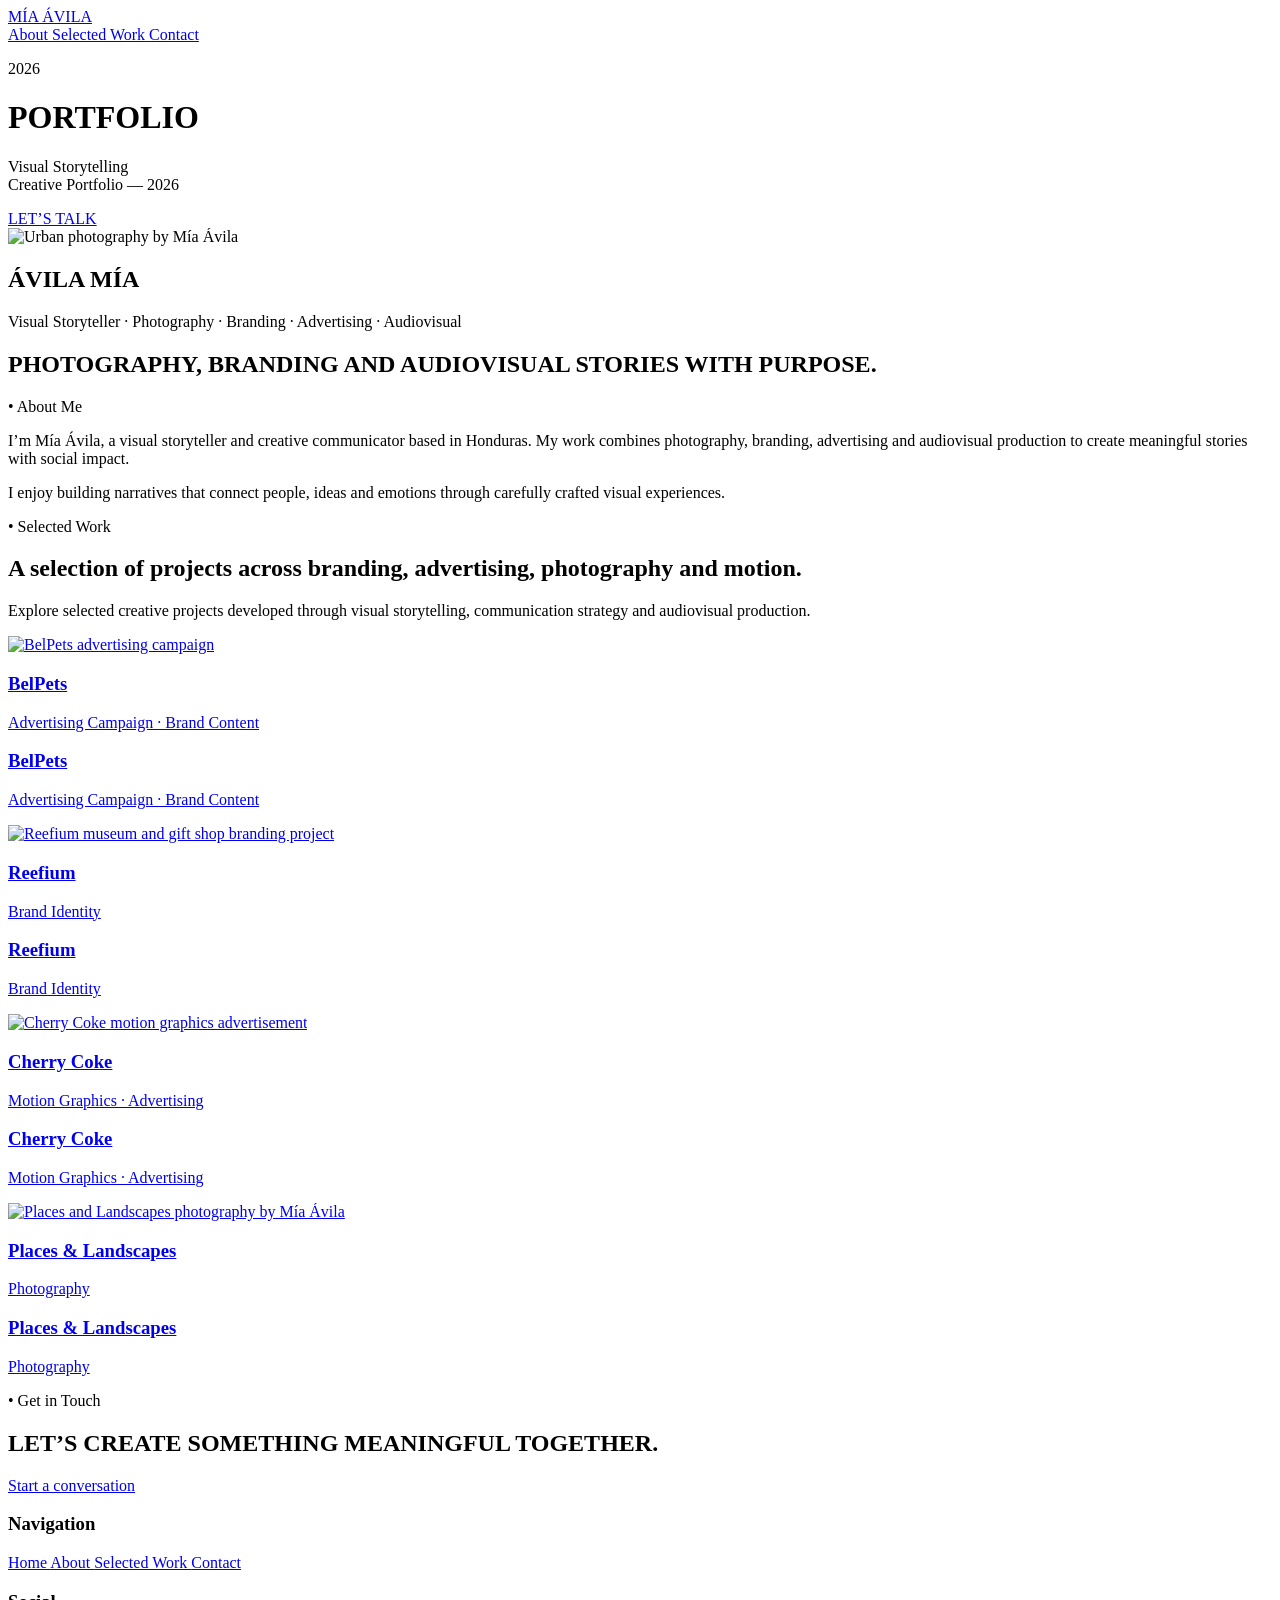
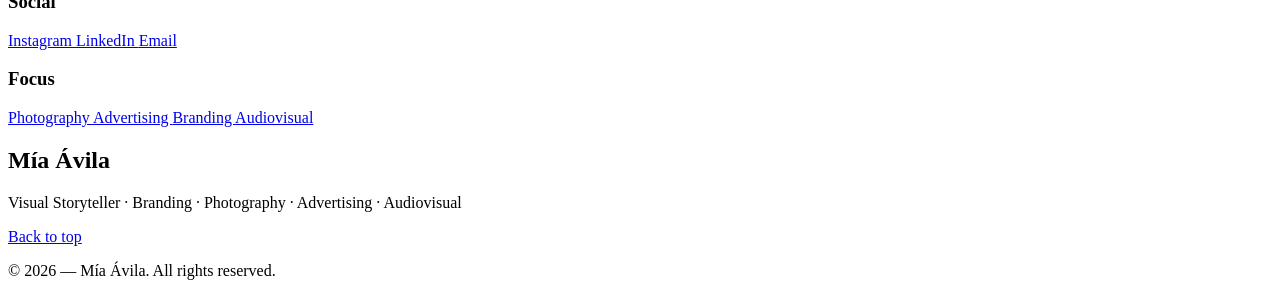
==== index.html @ a4b00881 "Add files via upload" ====
<!doctype html>
<html lang="en">

<head>

	<meta charset="utf-8">
	<meta name="viewport" content="width=device-width, initial-scale=1.0">

	<meta
		name="description"
		content="Creative portfolio of Mía Ávila, visual storyteller, photographer and creative communicator based in Honduras."
	>

	<meta
		name="keywords"
		content="Mía Ávila, visual storyteller, photography, branding, advertising, audiovisual, portfolio"
	>

	<title>Mía Ávila | Visual Storyteller</title>

	<!-- Bootstrap -->
	<link href="css/bootstrap.min.css" rel="stylesheet">
	<link href="css/bootstrap-custom.css" rel="stylesheet">

	<!-- Font Awesome -->
	<link
		href="https://cdnjs.cloudflare.com/ajax/libs/font-awesome/7.0.1/css/all.min.css"
		rel="stylesheet"
	>

	<!-- Google Font -->
	<link rel="preconnect" href="https://fonts.googleapis.com">
	<link rel="preconnect" href="https://fonts.gstatic.com" crossorigin>

	<link
		href="https://fonts.googleapis.com/css2?family=Inter:wght@400;500;600;700;800;900&display=swap"
		rel="stylesheet"
	>

	<!-- Main CSS -->
	<link href="css/style.css" rel="stylesheet">

</head>

<body>


	<!-- =====================================================
		 HEADER / HOME
	===================================================== -->

	<header id="home" class="site-header">

		<div class="container-fluid">


			<!-- NAVBAR -->

			<div class="site-navbar">

				<a href="#home" class="site-logo">
					MÍA ÁVILA
				</a>


				<nav class="navbar-links" aria-label="Main navigation">

					<a href="#about">
						About
					</a>

					<a href="#work">
						Selected Work
					</a>

					<a href="#contact">
						Contact
					</a>

				</nav>


		<div class="hero-editorial-right">

    <p class="hero-side-text">2026</p>

</div>
			</div>


			<!-- HERO -->

			<div class="hero-editorial">

				<div class="hero-editorial-left">

					<h1>
						PORTFOLIO
					</h1>

					<p>
						Visual Storytelling<br>
						Creative Portfolio — 2026
					</p>

				</div>


				<div class="hero-editorial-right">

					<a href="mailto:miaddiaz.avila@gmail.com">

						LET’S TALK

						<i class="fa-solid fa-arrow-up-right-from-square"></i>

					</a>

				</div>

			</div>

		</div>

	</header>



	<main>


		<!-- =====================================================
			 ABOUT
		===================================================== -->

		<section id="about" class="about-section">


			<!-- ABOUT IMAGE -->

			<div class="about-image">

				<img
					src="img/Mexico-phtography.webp"
					alt="Urban photography by Mía Ávila"
				>

				<div class="about-image-overlay">

					<h2>
						<span>ÁVILA</span> MÍA
					</h2>

					<p>
						Visual Storyteller · Photography · Branding ·
						Advertising · Audiovisual
					</p>

				</div>

			</div>


			<div class="container-fluid">


				<!-- ABOUT STATEMENT -->

				<div class="about-statement">

					<h2>
						PHOTOGRAPHY, BRANDING AND
						AUDIOVISUAL STORIES WITH PURPOSE.
					</h2>

				</div>


				<!-- ABOUT TEXT -->

				<div class="about-content">

					<div class="about-label">

						<p>
							<span>•</span>
							About Me
						</p>

					</div>


					<div class="about-copy">

						<p>
							I’m Mía Ávila, a visual storyteller and creative
							communicator based in Honduras. My work combines
							photography, branding, advertising and audiovisual
							production to create meaningful stories with social
							impact.
						</p>

						<p>
							I enjoy building narratives that connect people,
							ideas and emotions through carefully crafted visual
							experiences.
						</p>

					</div>

				</div>

			</div>

		</section>



		<!-- =====================================================
			 SELECTED WORK
		===================================================== -->

		<section id="work" class="work-section">

			<div class="container-fluid">


				<!-- WORK HEADER -->

				<div class="work-header">

					<div>

						<p class="section-label">
							• Selected Work
						</p>

						<h2>
							A selection of projects across branding,
							advertising, photography and motion.
						</h2>

					</div>


					<p class="work-introduction">
						Explore selected creative projects developed through
						visual storytelling, communication strategy and
						audiovisual production.
					</p>

				</div>


				<!-- PROJECTS GRID -->

				<div class="projects-grid">


					<!-- 01. BELPETS -->

					<article class="project-item">

						<a
							href="belpets.html"
							class="project-card"
							aria-label="View BelPets project"
						>

							<div class="project-image">

								<img
									src="img/belpets-campaign.jpg"
									alt="BelPets advertising campaign"
								>

								<div class="project-overlay">

									<div class="project-overlay-content">

										<h3>
											BelPets
										</h3>

										<p>
											Advertising Campaign · Brand Content
										</p>

									</div>

									<span class="project-arrow">

										<i class="fa-solid fa-arrow-up-right-from-square"></i>

									</span>

								</div>

							</div>


							<div class="project-mobile-info">

								<h3>
									BelPets
								</h3>

								<p>
									Advertising Campaign · Brand Content
								</p>

							</div>

						</a>

					</article>



					<!-- 02. REEFIUM -->

					<article class="project-item">

						<a
							href="reefium.html"
							class="project-card"
							aria-label="View Reefium project"
						>

							<div class="project-image">

								<img
									src="img/reefium-brandbook.jpg"
									alt="Reefium museum and gift shop branding project"
								>

								<div class="project-overlay">

									<div class="project-overlay-content">

										<h3>
											Reefium
										</h3>

										<p>
											Brand Identity
										</p>

									</div>

									<span class="project-arrow">

										<i class="fa-solid fa-arrow-up-right-from-square"></i>

									</span>

								</div>

							</div>


							<div class="project-mobile-info">

								<h3>
									Reefium
								</h3>

								<p>
									Brand Identity
								</p>

							</div>

						</a>

					</article>



					<!-- 03. CHERRY COKE -->

					<article class="project-item">

						<a
							href="coca cola.html"
							class="project-card"
							aria-label="View Cherry Coke motion graphics project"
						>

							<div class="project-image">

								<img
									src="img/coca-motion.jpg"
									alt="Cherry Coke motion graphics advertisement"
								>

								<div class="project-overlay">

									<div class="project-overlay-content">

										<h3>
											Cherry Coke
										</h3>

										<p>
											Motion Graphics · Advertising
										</p>

									</div>

									<span class="project-arrow">

										<i class="fa-solid fa-arrow-up-right-from-square"></i>

									</span>

								</div>

							</div>


							<div class="project-mobile-info">

								<h3>
									Cherry Coke
								</h3>

								<p>
									Motion Graphics · Advertising
								</p>

							</div>

						</a>

					</article>
					
					
					
										<!-- 04. PHOTOGRAPHY -->

					<article class="project-item">

						<a
							href="photography.html"
							class="project-card"
							aria-label="View Places and Landscapes photography project"
						>

							<div class="project-image">

								<img
									src="img/photography.jpg"
									alt="Places and Landscapes photography by Mía Ávila"
								>

								<div class="project-overlay">

									<div class="project-overlay-content">

										<h3>
											Places &amp; Landscapes
										</h3>

										<p>
											Photography
										</p>

									</div>

									<span class="project-arrow">

										<i class="fa-solid fa-arrow-up-right-from-square"></i>

									</span>

								</div>

							</div>

							<div class="project-mobile-info">

								<h3>
									Places &amp; Landscapes
								</h3>

								<p>
									Photography
								</p>

							</div>

						</a>

					</article>

				</div><!-- /.projects-grid -->

			</div><!-- /.container-fluid -->

		</section>


		<!-- =====================================================
			 CONTACT CTA
		===================================================== -->

		<section class="contact-cta">

			<div class="container-fluid">

				<p class="section-label">
					• Get in Touch
				</p>

				<div class="contact-cta-content">

					<h2>
						LET’S CREATE SOMETHING
						MEANINGFUL TOGETHER.
					</h2>

					<a
						href="mailto:miaddiaz.avila@gmail.com"
						class="contact-cta-link"
					>

						Start a conversation

						<i class="fa-solid fa-arrow-up-right-from-square"></i>

					</a>

				</div>

			</div>

		</section>


		

	<!-- =====================================================
		 FOOTER
	===================================================== -->

	<footer id="contact" class="site-footer">

		<div class="container-fluid">


			<div class="footer-top">


				<div class="footer-column">

					<h3>
						Navigation
					</h3>

					<a href="#home">
						Home
					</a>

					<a href="#about">
						About
					</a>

					<a href="#work">
						Selected Work
					</a>

					<a href="#contact">
						Contact
					</a>

				</div>



				<div class="footer-column">

					<h3>
						Social
					</h3>


					<a
						href="https://www.instagram.com/suneamm"
						target="_blank"
						rel="noopener noreferrer"
					>
						Instagram
					</a>

					<a
						href="https://www.linkedin.com/in/mia-%C3%A1vila-914585340"
						target="_blank"
						rel="noopener noreferrer"
					>
						LinkedIn
					</a>

					<a href="mailto:miaddiaz.avila@gmail.com">
						Email
					</a>

				</div>



				<div class="footer-column">

					<h3>
						Focus
					</h3>

					<a href="#work">
						Photography
					</a>

					<a href="#work">
						Advertising
					</a>

					<a href="#work">
						Branding
					</a>

					<a href="#work">
						Audiovisual
					</a>

				</div>

			</div>



			<div class="footer-brand">

				<h2>
					Mía Ávila
				</h2>

				<p>
					Visual Storyteller · Branding · Photography ·
					Advertising · Audiovisual
				</p>

			</div>



			<div class="footer-bottom">

				<a href="#home" class="back-to-top">

					Back to top

					<i class="fa-solid fa-arrow-up"></i>

				</a>


				<p>
					© 2026 — Mía Ávila. All rights reserved.
				</p>

			</div>

		</div>

	</footer>

</body>

</html>
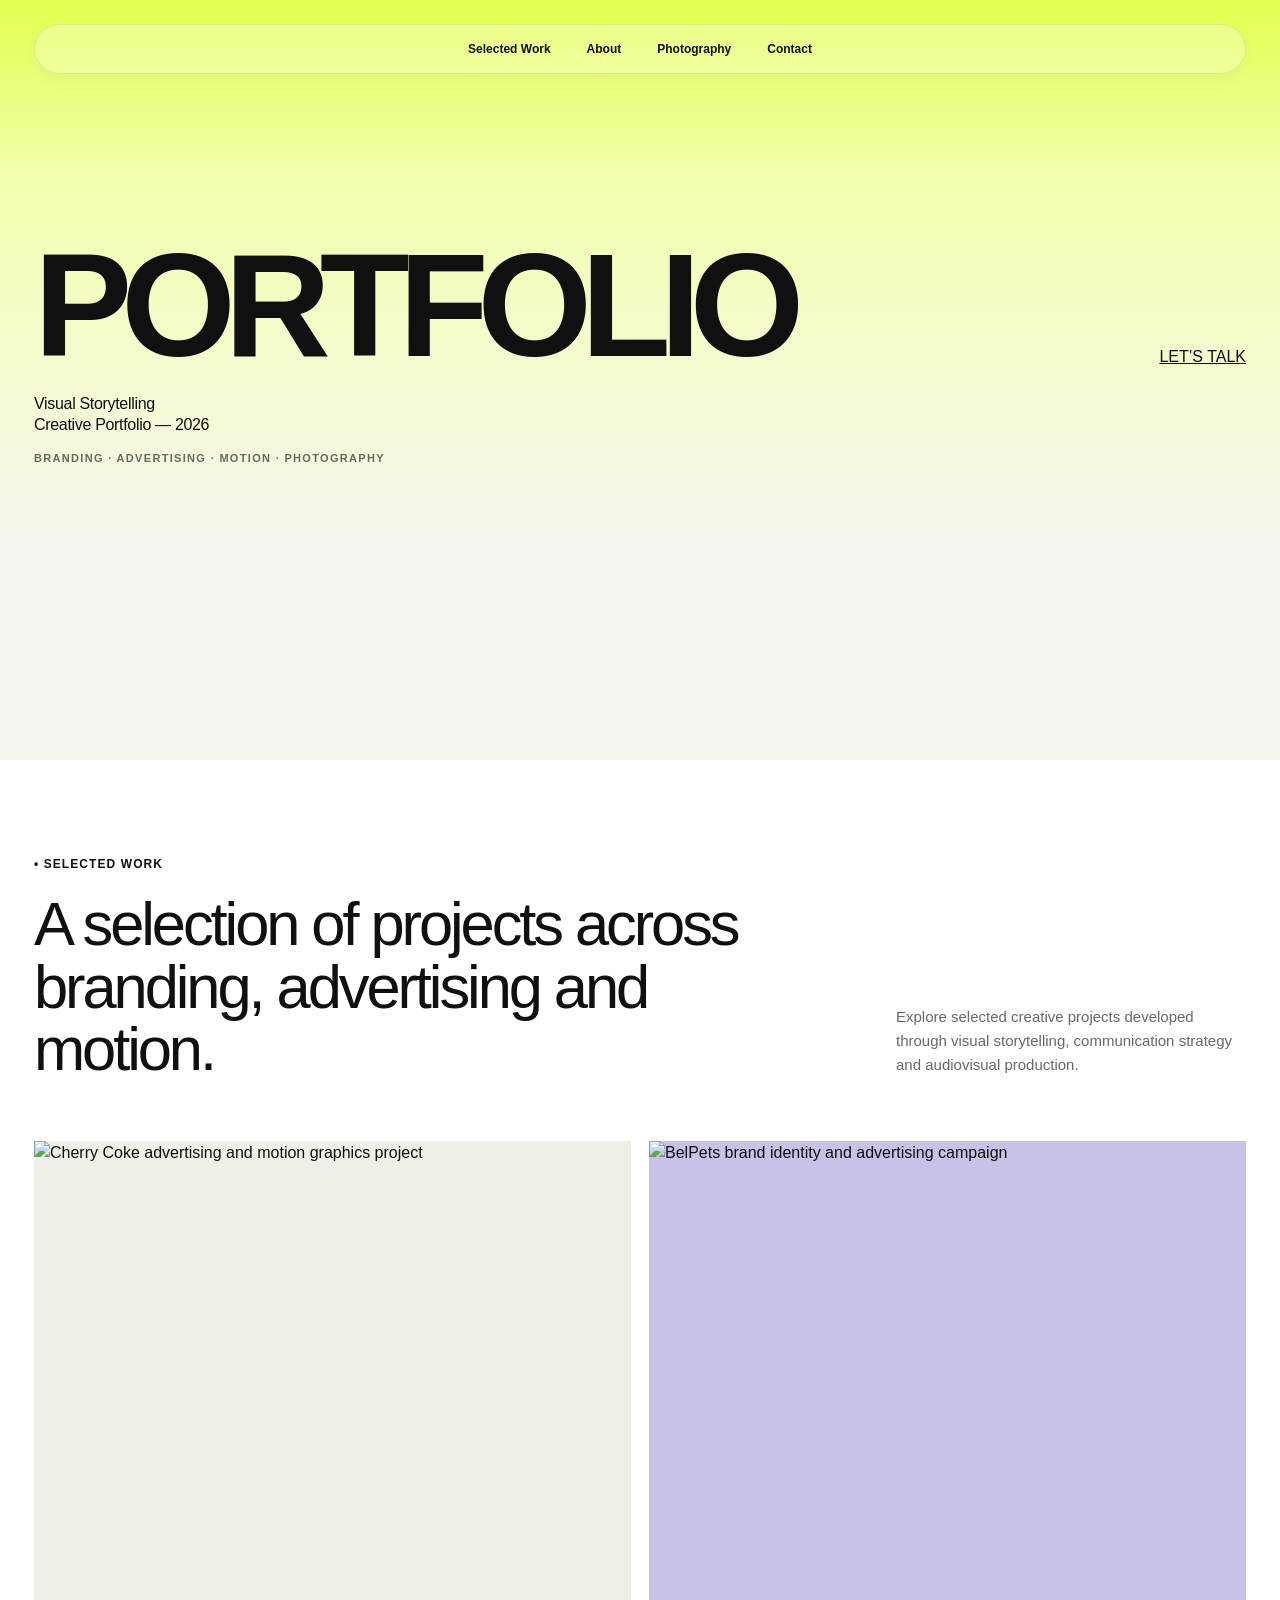
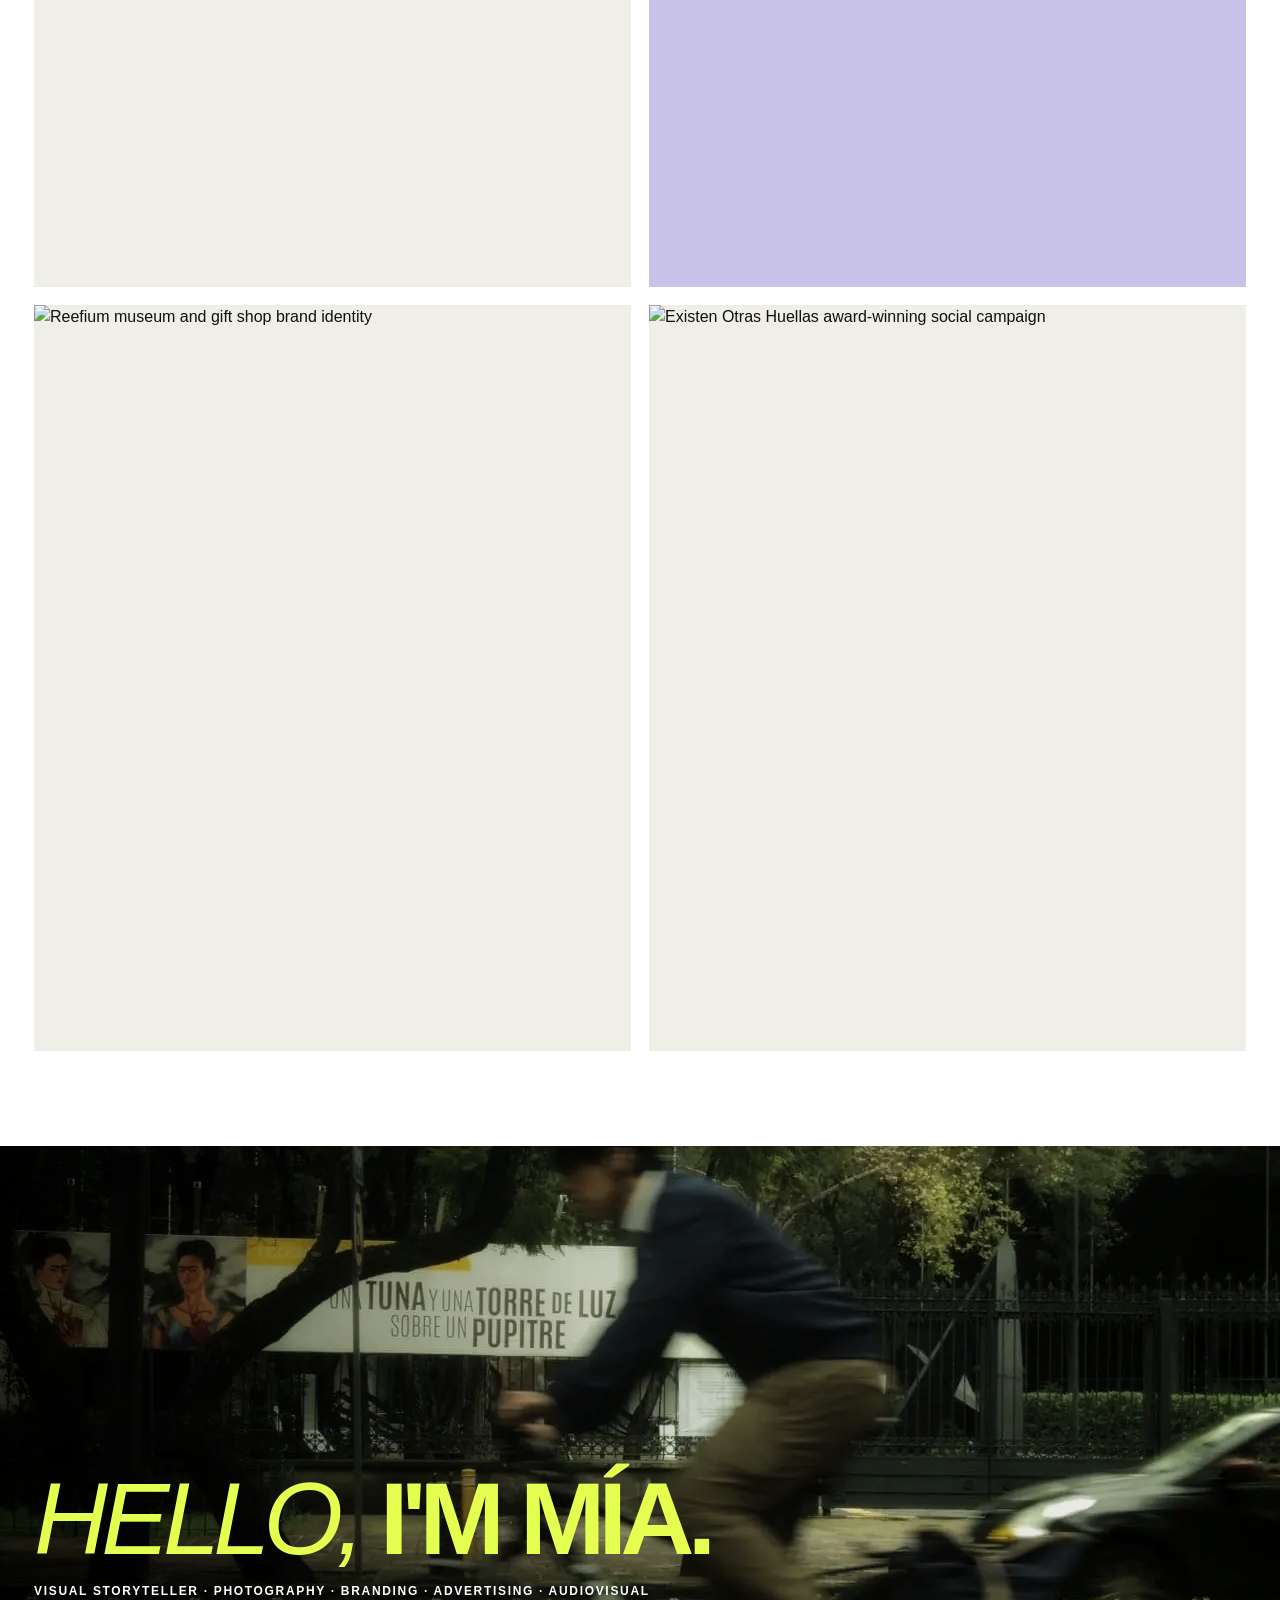
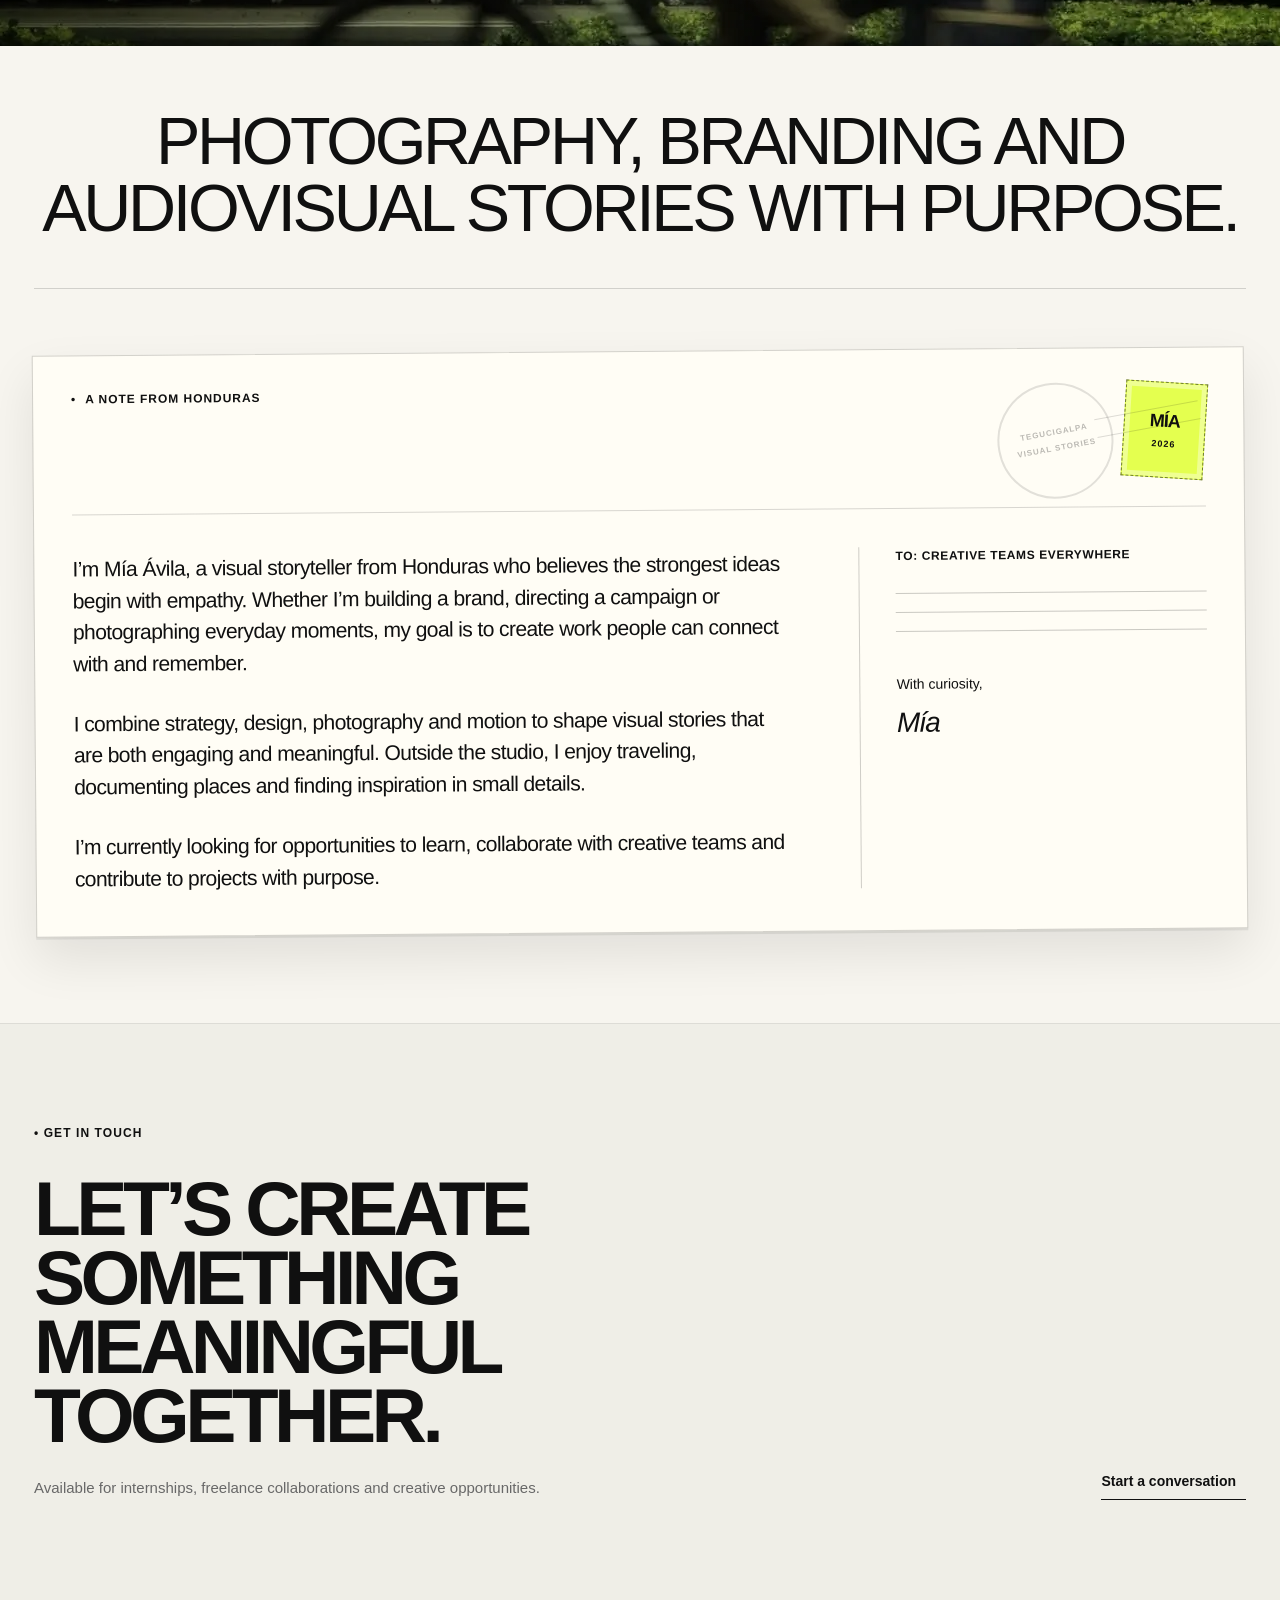
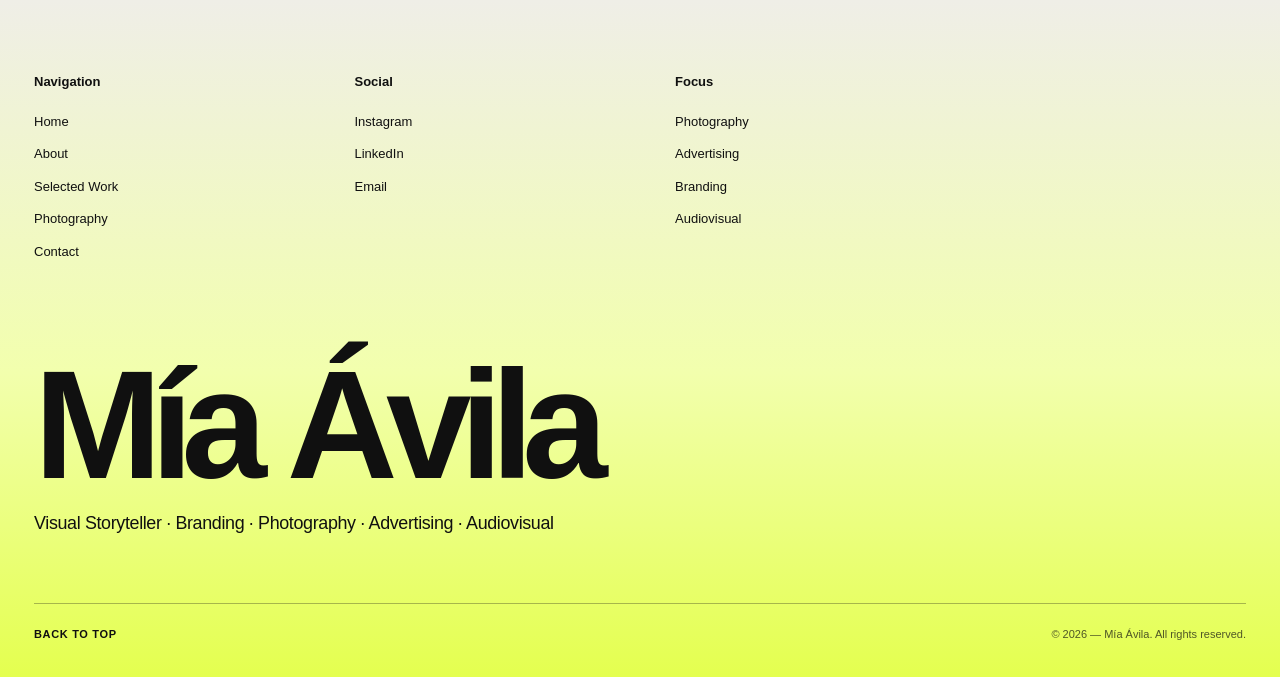
==== commit 3e09cb1e: "Add files via upload" ====
--- a/index.html
+++ b/index.html
@@ -56,37 +56,25 @@
 
 			<!-- NAVBAR -->
 
-			<div class="site-navbar">
-
-				<a href="#home" class="site-logo">
-					MÍA ÁVILA
-				</a>
-
-
-				<nav class="navbar-links" aria-label="Main navigation">
-
-					<a href="#about">
-						About
-					</a>
-
-					<a href="#work">
-						Selected Work
-					</a>
-
-					<a href="#contact">
-						Contact
-					</a>
-
-				</nav>
-
-
-		<div class="hero-editorial-right">
-
-    <p class="hero-side-text">2026</p>
-
-</div>
-			</div>
-
+		<nav class="navbar-links" aria-label="Main navigation">
+
+	<a href="#work">
+		Selected Work
+	</a>
+
+	<a href="#about">
+		About
+	</a>
+
+	<a href="photography.html">
+		Photography
+	</a>
+
+	<a href="#contact">
+		Contact
+	</a>
+
+</nav>
 
 			<!-- HERO -->
 
@@ -103,6 +91,10 @@
 						Creative Portfolio — 2026
 					</p>
 
+					<p class="hero-disciplines">
+						Branding · Advertising · Motion · Photography
+					</p>
+
 				</div>
 
 
@@ -129,6 +121,293 @@
 	<main>
 
 
+		<!-- =====================================================
+			 SELECTED WORK
+		===================================================== -->
+
+		<!-- =====================================================
+	 SELECTED WORK
+===================================================== -->
+
+<section id="work" class="work-section">
+
+	<div class="container-fluid">
+
+
+		<!-- WORK HEADER -->
+
+		<div class="work-header">
+
+			<div>
+
+				<p class="section-label">
+					• Selected Work
+				</p>
+
+				<h2>
+					A selection of projects across branding,
+					advertising and motion.
+				</h2>
+
+			</div>
+
+
+			<p class="work-introduction">
+				Explore selected creative projects developed through
+				visual storytelling, communication strategy and
+				audiovisual production.
+			</p>
+
+		</div>
+
+
+		<!-- PROJECTS GRID -->
+
+		<div class="projects-grid">
+
+
+			<!-- 01. CHERRY COKE -->
+
+			<article class="project-item">
+
+				<a
+					href="coca cola.html"
+					class="project-card"
+					aria-label="View Cherry Coke motion graphics project"
+				>
+
+					<div class="project-image">
+
+						<img
+							src="img/COCA-PORTADA.png"
+							alt="Cherry Coke advertising and motion graphics project"
+						>
+
+						<div class="project-overlay">
+
+							<div class="project-overlay-content">
+
+								<h3>
+									Cherry Coke
+								</h3>
+
+								<p>
+									Motion Graphics · Advertising
+								</p>
+
+							</div>
+
+							<span class="project-arrow">
+								<i class="fa-solid fa-arrow-up-right-from-square"></i>
+							</span>
+
+						</div>
+
+					</div>
+
+
+					<div class="project-mobile-info">
+
+						<h3>
+							Cherry Coke
+						</h3>
+
+						<p>
+							Motion Graphics · Advertising
+						</p>
+
+					</div>
+
+				</a>
+
+			</article>
+
+
+			<!-- 02. BELPETS -->
+
+			<article class="project-item">
+
+				<a
+					href="belpets.html"
+					class="project-card"
+					aria-label="View BelPets advertising campaign"
+				>
+
+					<div class="project-image">
+
+						<img
+							src="img/BELPETS-PORTADA.png"
+							alt="BelPets brand identity and advertising campaign"
+						>
+
+						<div class="project-overlay">
+
+							<div class="project-overlay-content">
+
+								<h3>
+									BelPets
+								</h3>
+
+								<p>
+									Advertising Campaign · Brand Content
+								</p>
+
+							</div>
+
+							<span class="project-arrow">
+								<i class="fa-solid fa-arrow-up-right-from-square"></i>
+							</span>
+
+						</div>
+
+					</div>
+
+
+					<div class="project-mobile-info">
+
+						<h3>
+							BelPets
+						</h3>
+
+						<p>
+							Advertising Campaign · Brand Content
+						</p>
+
+					</div>
+
+				</a>
+
+			</article>
+
+
+			<!-- 03. REEFIUM -->
+
+			<article class="project-item">
+
+				<a
+					href="reefium.html"
+					class="project-card"
+					aria-label="View Reefium brand identity project"
+				>
+
+					<div class="project-image">
+
+						<img
+							src="img/REEFIUM-PORTADA.png"
+							alt="Reefium museum and gift shop brand identity"
+						>
+
+						<div class="project-overlay">
+
+							<div class="project-overlay-content">
+
+								<h3>
+									Reefium
+								</h3>
+
+								<p>
+									Brand Identity · Editorial Design
+								</p>
+
+							</div>
+
+							<span class="project-arrow">
+								<i class="fa-solid fa-arrow-up-right-from-square"></i>
+							</span>
+
+						</div>
+
+					</div>
+
+
+					<div class="project-mobile-info">
+
+						<h3>
+							Reefium
+						</h3>
+
+						<p>
+							Brand Identity · Editorial Design
+						</p>
+
+					</div>
+
+				</a>
+
+			</article>
+
+
+			<!-- 05. EXISTEN OTRAS HUELLAS -->
+
+			<article class="project-item">
+
+				<a
+					href="existen-otras-huellas.html"
+					class="project-card"
+					aria-label="View Existen Otras Huellas social campaign"
+				>
+
+					<div class="project-image">
+
+						<img
+							src="img/EXISTEN-PORTADA.png"
+							alt="Existen Otras Huellas award-winning social campaign"
+						>
+
+						<div class="project-overlay">
+
+							<div class="project-overlay-content">
+
+								<p class="project-award">
+									Caracol de Plata Winner
+								</p>
+
+								<h3>
+									Existen Otras Huellas
+								</h3>
+
+								<p>
+									Social Campaign · Audiovisual
+								</p>
+
+							</div>
+
+							<span class="project-arrow">
+								<i class="fa-solid fa-arrow-up-right-from-square"></i>
+							</span>
+
+						</div>
+
+					</div>
+
+
+					<div class="project-mobile-info">
+
+						<p class="project-award">
+							Caracol de Plata Winner
+						</p>
+
+						<h3>
+							Existen Otras Huellas
+						</h3>
+
+						<p>
+							Social Campaign · Audiovisual
+						</p>
+
+					</div>
+
+				</a>
+
+			</article>
+
+
+		</div><!-- /.projects-grid -->
+
+	</div><!-- /.container-fluid -->
+
+</section>
+		
 		<!-- =====================================================
 			 ABOUT
 		===================================================== -->
@@ -148,7 +427,7 @@
 				<div class="about-image-overlay">
 
 					<h2>
-						<span>ÁVILA</span> MÍA
+						<span>HELLO,</span> I'M MÍA.
 					</h2>
 
 					<p>
@@ -176,36 +455,77 @@
 				</div>
 
 
-				<!-- ABOUT TEXT -->
-
-				<div class="about-content">
-
-					<div class="about-label">
-
-						<p>
+				<!-- ABOUT POSTCARD -->
+
+				<div class="about-postcard">
+
+					<div class="postcard-top">
+
+						<p class="postcard-label">
 							<span>•</span>
-							About Me
+							A note from Honduras
 						</p>
 
-					</div>
-
-
-					<div class="about-copy">
-
-						<p>
-							I’m Mía Ávila, a visual storyteller and creative
-							communicator based in Honduras. My work combines
-							photography, branding, advertising and audiovisual
-							production to create meaningful stories with social
-							impact.
-						</p>
-
-						<p>
-							I enjoy building narratives that connect people,
-							ideas and emotions through carefully crafted visual
-							experiences.
-						</p>
-
+						<div class="postcard-stamp" aria-hidden="true">
+							<span>MÍA</span>
+							<small>2026</small>
+						</div>
+
+					</div>
+
+
+					<div class="postcard-body">
+
+						<div class="about-copy">
+
+							<p>
+								I’m Mía Ávila, a visual storyteller from Honduras
+								who believes the strongest ideas begin with empathy.
+								Whether I’m building a brand, directing a campaign
+								or photographing everyday moments, my goal is to
+								create work people can connect with and remember.
+							</p>
+
+							<p>
+								I combine strategy, design, photography and motion
+								to shape visual stories that are both engaging and
+								meaningful. Outside the studio, I enjoy traveling,
+								documenting places and finding inspiration in small
+								details.
+							</p>
+
+							<p>
+								I’m currently looking for opportunities to learn,
+								collaborate with creative teams and contribute to
+								projects with purpose.
+							</p>
+
+						</div>
+
+
+						<div class="postcard-address">
+
+							<p class="postcard-to">To: Creative teams everywhere</p>
+
+							<div class="postcard-lines" aria-hidden="true">
+								<span></span>
+								<span></span>
+								<span></span>
+							</div>
+
+							<p class="postcard-signature">
+								With curiosity,<br>
+								<strong>Mía</strong>
+							</p>
+
+						</div>
+
+					</div>
+
+
+					<div class="postcard-mark" aria-hidden="true">
+						<span>TEGUCIGALPA</span>
+						<span>VISUAL STORIES</span>
 					</div>
 
 				</div>
@@ -214,291 +534,6 @@
 
 		</section>
 
-
-
-		<!-- =====================================================
-			 SELECTED WORK
-		===================================================== -->
-
-		<section id="work" class="work-section">
-
-			<div class="container-fluid">
-
-
-				<!-- WORK HEADER -->
-
-				<div class="work-header">
-
-					<div>
-
-						<p class="section-label">
-							• Selected Work
-						</p>
-
-						<h2>
-							A selection of projects across branding,
-							advertising, photography and motion.
-						</h2>
-
-					</div>
-
-
-					<p class="work-introduction">
-						Explore selected creative projects developed through
-						visual storytelling, communication strategy and
-						audiovisual production.
-					</p>
-
-				</div>
-
-
-				<!-- PROJECTS GRID -->
-
-				<div class="projects-grid">
-
-
-					<!-- 01. BELPETS -->
-
-					<article class="project-item">
-
-						<a
-							href="belpets.html"
-							class="project-card"
-							aria-label="View BelPets project"
-						>
-
-							<div class="project-image">
-
-								<img
-									src="img/belpets-campaign.jpg"
-									alt="BelPets advertising campaign"
-								>
-
-								<div class="project-overlay">
-
-									<div class="project-overlay-content">
-
-										<h3>
-											BelPets
-										</h3>
-
-										<p>
-											Advertising Campaign · Brand Content
-										</p>
-
-									</div>
-
-									<span class="project-arrow">
-
-										<i class="fa-solid fa-arrow-up-right-from-square"></i>
-
-									</span>
-
-								</div>
-
-							</div>
-
-
-							<div class="project-mobile-info">
-
-								<h3>
-									BelPets
-								</h3>
-
-								<p>
-									Advertising Campaign · Brand Content
-								</p>
-
-							</div>
-
-						</a>
-
-					</article>
-
-
-
-					<!-- 02. REEFIUM -->
-
-					<article class="project-item">
-
-						<a
-							href="reefium.html"
-							class="project-card"
-							aria-label="View Reefium project"
-						>
-
-							<div class="project-image">
-
-								<img
-									src="img/reefium-brandbook.jpg"
-									alt="Reefium museum and gift shop branding project"
-								>
-
-								<div class="project-overlay">
-
-									<div class="project-overlay-content">
-
-										<h3>
-											Reefium
-										</h3>
-
-										<p>
-											Brand Identity
-										</p>
-
-									</div>
-
-									<span class="project-arrow">
-
-										<i class="fa-solid fa-arrow-up-right-from-square"></i>
-
-									</span>
-
-								</div>
-
-							</div>
-
-
-							<div class="project-mobile-info">
-
-								<h3>
-									Reefium
-								</h3>
-
-								<p>
-									Brand Identity
-								</p>
-
-							</div>
-
-						</a>
-
-					</article>
-
-
-
-					<!-- 03. CHERRY COKE -->
-
-					<article class="project-item">
-
-						<a
-							href="coca cola.html"
-							class="project-card"
-							aria-label="View Cherry Coke motion graphics project"
-						>
-
-							<div class="project-image">
-
-								<img
-									src="img/coca-motion.jpg"
-									alt="Cherry Coke motion graphics advertisement"
-								>
-
-								<div class="project-overlay">
-
-									<div class="project-overlay-content">
-
-										<h3>
-											Cherry Coke
-										</h3>
-
-										<p>
-											Motion Graphics · Advertising
-										</p>
-
-									</div>
-
-									<span class="project-arrow">
-
-										<i class="fa-solid fa-arrow-up-right-from-square"></i>
-
-									</span>
-
-								</div>
-
-							</div>
-
-
-							<div class="project-mobile-info">
-
-								<h3>
-									Cherry Coke
-								</h3>
-
-								<p>
-									Motion Graphics · Advertising
-								</p>
-
-							</div>
-
-						</a>
-
-					</article>
-					
-					
-					
-										<!-- 04. PHOTOGRAPHY -->
-
-					<article class="project-item">
-
-						<a
-							href="photography.html"
-							class="project-card"
-							aria-label="View Places and Landscapes photography project"
-						>
-
-							<div class="project-image">
-
-								<img
-									src="img/photography.jpg"
-									alt="Places and Landscapes photography by Mía Ávila"
-								>
-
-								<div class="project-overlay">
-
-									<div class="project-overlay-content">
-
-										<h3>
-											Places &amp; Landscapes
-										</h3>
-
-										<p>
-											Photography
-										</p>
-
-									</div>
-
-									<span class="project-arrow">
-
-										<i class="fa-solid fa-arrow-up-right-from-square"></i>
-
-									</span>
-
-								</div>
-
-							</div>
-
-							<div class="project-mobile-info">
-
-								<h3>
-									Places &amp; Landscapes
-								</h3>
-
-								<p>
-									Photography
-								</p>
-
-							</div>
-
-						</a>
-
-					</article>
-
-				</div><!-- /.projects-grid -->
-
-			</div><!-- /.container-fluid -->
-
-		</section>
 
 
 		<!-- =====================================================
@@ -515,10 +550,19 @@
 
 				<div class="contact-cta-content">
 
-					<h2>
-						LET’S CREATE SOMETHING
-						MEANINGFUL TOGETHER.
-					</h2>
+					<div>
+
+						<h2>
+							LET’S CREATE SOMETHING
+							MEANINGFUL TOGETHER.
+						</h2>
+
+						<p class="contact-availability">
+							Available for internships, freelance collaborations
+							and creative opportunities.
+						</p>
+
+					</div>
 
 					<a
 						href="mailto:miaddiaz.avila@gmail.com"
@@ -568,6 +612,10 @@
 
 					<a href="#work">
 						Selected Work
+					</a>
+
+					<a href="photography.html">
+						Photography
 					</a>
 
 					<a href="#contact">
@@ -615,7 +663,7 @@
 						Focus
 					</h3>
 
-					<a href="#work">
+					<a href="photography.html">
 						Photography
 					</a>
 
--- a/css/style.css
+++ b/css/style.css
@@ -0,0 +1,1295 @@
+/* =========================================================
+   MÍA ÁVILA — PORTFOLIO
+   MAIN STYLESHEET
+========================================================= */
+
+
+/* =========================================================
+   VARIABLES
+========================================================= */
+
+:root{
+	--color-lime:#E4FF4F;
+	--color-lime-soft:#F2FFAD;
+	--color-cream:#F7F5EF;
+	--color-cream-dark:#EFEEE7;
+	--color-white:#FFFFFF;
+	--color-black:#101010;
+	--color-gray:#686868;
+
+	--page-padding:34px;
+	--section-padding:95px;
+
+	--transition:0.35s ease;
+}
+
+
+/* =========================================================
+   RESET / GLOBAL
+========================================================= */
+
+*{
+	box-sizing:border-box;
+}
+
+html{
+	scroll-behavior:smooth;
+}
+
+body{
+	margin:0;
+	font-family:"Inter", Arial, sans-serif;
+	background-color:var(--color-cream);
+	color:var(--color-black);
+	overflow-x:hidden;
+}
+
+img{
+	max-width:100%;
+}
+
+a{
+	color:inherit;
+}
+
+.container-fluid{
+	width:100%;
+	padding-left:var(--page-padding);
+	padding-right:var(--page-padding);
+}
+
+.section-label{
+	margin:0;
+	font-size:12px;
+	font-weight:700;
+	letter-spacing:0.09em;
+	text-transform:uppercase;
+}
+
+
+/* =========================================================
+   HEADER / HOME
+========================================================= */
+
+.site-header{
+	min-height:760px;
+	padding:24px 0 38px;
+	background:
+		linear-gradient(
+			180deg,
+			var(--color-lime) 0%,
+			var(--color-lime-soft) 23%,
+			var(--color-cream) 72%
+		);
+}
+
+
+/* =========================================================
+   NAVBAR
+========================================================= */
+
+.site-navbar{
+	display:grid;
+	grid-template-columns:1fr auto 1fr;
+	align-items:center;
+	gap:24px;
+}
+
+.site-logo{
+	font-size:16px;
+	font-weight:800;
+	letter-spacing:-0.03em;
+	text-decoration:none;
+	text-transform:uppercase;
+}
+
+.navbar-links{
+	display:flex;
+	align-items:center;
+	justify-content:center;
+	gap:4px;
+	padding:5px;
+	background:rgba(255,255,255,0.28);
+	border:1px solid rgba(16,16,16,0.08);
+	border-radius:50px;
+	backdrop-filter:blur(12px);
+	-webkit-backdrop-filter:blur(12px);
+	box-shadow:0 5px 18px rgba(16,16,16,0.04);
+}
+
+.navbar-links a{
+	padding:10px 16px;
+	border-radius:40px;
+	font-size:12px;
+	font-weight:600;
+	text-decoration:none;
+	transition:
+		background-color var(--transition),
+		transform var(--transition);
+}
+
+.navbar-links a:hover{
+	background-color:rgba(255,255,255,0.7);
+	transform:translateY(-1px);
+}
+
+.navbar-contact{
+	justify-self:end;
+	display:inline-flex;
+	align-items:center;
+	gap:8px;
+	padding:11px 16px;
+	background-color:rgba(255,255,255,0.3);
+	border:1px solid rgba(16,16,16,0.08);
+	border-radius:50px;
+	font-size:12px;
+	font-weight:700;
+	text-decoration:none;
+	transition:
+		background-color var(--transition),
+		color var(--transition),
+		transform var(--transition);
+}
+
+.navbar-contact:hover{
+	background-color:var(--color-black);
+	color:var(--color-white);
+	transform:translateY(-2px);
+}
+
+
+/* =========================================================
+   HERO
+========================================================= */
+
+.hero-editorial{
+	min-height:560px;
+	display:grid;
+	grid-template-columns:minmax(0,1.4fr) minmax(280px,0.6fr);
+	align-items:center;
+	gap:50px;
+	padding:70px 0 35px;
+}
+
+.hero-editorial-left{
+	min-width:0;
+}
+
+.hero-editorial-left h1{
+	margin:0;
+	max-width:100%;
+	font-size:clamp(86px, 11.5vw, 176px);
+	font-weight:800;
+	line-height:0.8;
+	letter-spacing:-0.075em;
+	text-transform:uppercase;
+	overflow-wrap:anywhere;
+}
+
+.hero-editorial-left p{
+	margin:28px 0 0;
+	font-size:16px;
+	line-height:1.35;
+	letter-spacing:-0.02em;
+}
+
+.hero-editorial-left .hero-disciplines{
+	margin-top:14px;
+	font-size:11px;
+	font-weight:700;
+	letter-spacing:.12em;
+	line-height:1.5;
+	text-transform:uppercase;
+	color:rgba(16,16,16,.62);
+}
+
+.hero-editorial-right{
+	align-self:center;
+	display:flex;
+	justify-content:flex-end;
+	align-items:center;
+	min-width:0;
+	transform:translateY(-15px);
+}
+
+.hero-side-text{
+    margin:0;
+    text-align:right;
+    font-size:16px;
+    font-weight:800;
+    letter-spacing:-0.03em;
+    text-transform:uppercase;
+    color:#101010;
+}
+
+.hero-editorial-left{
+	transform:translateY(-15px);
+}
+/* =========================================================
+   ABOUT
+========================================================= */
+
+.about-section{
+	background-color:var(--color-cream);
+}
+
+
+/* ABOUT IMAGE */
+
+.about-image{
+	position:relative;
+	width:100%;
+	height:500px;
+	overflow:hidden;
+}
+
+.about-image::after{
+	content:"";
+	position:absolute;
+	inset:0;
+	background:
+		linear-gradient(
+			90deg,
+			rgba(0,0,0,0.5) 0%,
+			rgba(0,0,0,0.16) 55%,
+			rgba(0,0,0,0.05) 100%
+		);
+}
+
+.about-image img{
+	width:100%;
+	height:100%;
+	display:block;
+	object-fit:cover;
+	object-position:center;
+	filter:saturate(0.82) contrast(1.04);
+}
+
+.about-image-overlay{
+	position:absolute;
+	z-index:2;
+	left:var(--page-padding);
+	bottom:46px;
+	max-width:calc(100% - 68px);
+	color:var(--color-white);
+}
+
+.about-image-overlay h2{
+	margin:0;
+	font-size:clamp(66px, 8vw, 128px);
+	font-weight:700;
+	line-height:0.82;
+	letter-spacing:-0.065em;
+	color:var(--color-lime);
+}
+
+.about-image-overlay h2 span{
+	font-weight:400;
+	font-style:italic;
+}
+
+.about-image-overlay p{
+	margin:22px 0 0;
+	font-size:12px;
+	font-weight:600;
+	letter-spacing:0.14em;
+	line-height:1.5;
+	text-transform:uppercase;
+	color:var(--color-white);
+}
+
+
+/* ABOUT STATEMENT */
+
+.about-statement{
+	padding:62px 0 46px;
+	border-bottom:1px solid rgba(16,16,16,0.16);
+}
+
+.about-statement h2{
+	max-width:1320px;
+	margin:0 auto;
+	font-size:clamp(42px, 5.2vw, 78px);
+	font-weight:500;
+	line-height:1;
+	letter-spacing:-0.05em;
+	text-align:center;
+}
+
+
+/* ABOUT CONTENT */
+
+.about-postcard{
+	position:relative;
+	margin:62px auto 90px;
+	padding:34px 38px 42px;
+	background:#fffdf5;
+	border:1px solid rgba(16,16,16,.18);
+	box-shadow:
+		0 22px 50px rgba(16,16,16,.09),
+		0 2px 0 rgba(16,16,16,.08);
+	transform:rotate(-.45deg);
+	transition:
+		transform .45s cubic-bezier(.2,.7,.2,1),
+		box-shadow .45s ease;
+	overflow:hidden;
+}
+
+.about-postcard:hover{
+	transform:rotate(.15deg) translateY(-8px);
+	box-shadow:
+		0 34px 70px rgba(16,16,16,.14),
+		0 2px 0 rgba(16,16,16,.08);
+}
+
+.postcard-top{
+	display:flex;
+	justify-content:space-between;
+	align-items:flex-start;
+	gap:24px;
+	padding-bottom:28px;
+	border-bottom:1px solid rgba(16,16,16,.16);
+}
+
+.postcard-label{
+	margin:0;
+	font-size:12px;
+	font-weight:800;
+	letter-spacing:.08em;
+	text-transform:uppercase;
+}
+
+.postcard-label span{
+	margin-right:5px;
+}
+
+.postcard-stamp{
+	width:82px;
+	height:96px;
+	flex:0 0 82px;
+	display:flex;
+	flex-direction:column;
+	align-items:center;
+	justify-content:center;
+	gap:3px;
+	color:var(--color-black);
+	background:var(--color-lime);
+	border:1px dashed rgba(16,16,16,.55);
+	box-shadow:inset 0 0 0 5px rgba(255,255,255,.38);
+	transform:rotate(4deg);
+}
+
+.postcard-stamp span{
+	font-size:18px;
+	font-weight:900;
+	letter-spacing:-.05em;
+}
+
+.postcard-stamp small{
+	font-size:9px;
+	font-weight:800;
+	letter-spacing:.12em;
+}
+
+.postcard-body{
+	display:grid;
+	grid-template-columns:minmax(0,1.35fr) minmax(260px,.65fr);
+	gap:64px;
+	padding-top:38px;
+}
+
+.about-copy{
+	max-width:900px;
+}
+
+.postcard-address{
+	position:relative;
+	padding-left:36px;
+	border-left:1px solid rgba(16,16,16,.2);
+}
+
+.postcard-to{
+	margin:0 0 28px;
+	font-size:12px;
+	font-weight:800;
+	letter-spacing:.05em;
+	text-transform:uppercase;
+}
+
+.postcard-lines{
+	display:grid;
+	gap:18px;
+}
+
+.postcard-lines span{
+	display:block;
+	height:1px;
+	background:rgba(16,16,16,.22);
+}
+
+.postcard-signature{
+	margin:42px 0 0;
+	font-size:14px;
+	line-height:1.55;
+}
+
+.postcard-signature strong{
+	display:inline-block;
+	margin-top:5px;
+	font-size:28px;
+	font-style:italic;
+	font-weight:500;
+	letter-spacing:-.05em;
+}
+
+.postcard-mark{
+	position:absolute;
+	right:130px;
+	top:34px;
+	width:116px;
+	height:116px;
+	display:flex;
+	flex-direction:column;
+	align-items:center;
+	justify-content:center;
+	gap:4px;
+	border:2px solid rgba(16,16,16,.12);
+	border-radius:50%;
+	color:rgba(16,16,16,.28);
+	font-size:8px;
+	font-weight:800;
+	letter-spacing:.12em;
+	text-transform:uppercase;
+	transform:rotate(-10deg);
+	pointer-events:none;
+}
+
+.postcard-mark::before,
+.postcard-mark::after{
+	content:"";
+	position:absolute;
+	left:98px;
+	width:105px;
+	height:1px;
+	background:rgba(16,16,16,.14);
+}
+
+.postcard-mark::before{
+	top:42px;
+}
+
+.postcard-mark::after{
+	top:60px;
+}
+
+.about-copy p{
+	margin:0 0 28px;
+	font-size:clamp(19px, 1.65vw, 26px);
+	font-weight:400;
+	line-height:1.5;
+	letter-spacing:-0.03em;
+}
+
+.about-copy p:last-child{
+	margin-bottom:0;
+}
+
+.about-copy p:first-child{
+	font-weight:500;
+}
+
+
+/* =========================================================
+   SELECTED WORK
+========================================================= */
+
+.work-section{
+	padding:var(--section-padding) 0;
+	background-color:var(--color-white);
+}
+
+.work-header{
+	display:grid;
+	grid-template-columns:minmax(0,1.35fr) minmax(260px,0.65fr);
+	gap:70px;
+	align-items:end;
+	margin-bottom:60px;
+}
+
+.work-header h2{
+	max-width:970px;
+	margin:20px 0 0;
+	font-size:clamp(40px, 4.8vw, 72px);
+	font-weight:500;
+	line-height:1.02;
+	letter-spacing:-0.05em;
+}
+
+.work-introduction{
+	max-width:350px;
+	margin:0 0 4px auto;
+	font-size:15px;
+	line-height:1.6;
+	color:var(--color-gray);
+}
+
+
+/* PROJECT GRID */
+
+.projects-grid{
+	display:grid;
+	grid-template-columns:repeat(2, minmax(0, 1fr));
+	gap:18px;
+}
+
+.project-item{
+	min-width:0;
+}
+
+.project-card{
+	display:block;
+	text-decoration:none;
+	color:var(--color-black);
+}
+
+.project-image{
+	position:relative;
+	width:100%;
+	aspect-ratio:4 / 5;
+	overflow:hidden;
+	background-color:var(--color-cream-dark);
+}
+
+.project-image img{
+	width:100%;
+	height:100%;
+	display:block;
+	object-fit:cover;
+	object-position:center;
+	transition:
+		transform 0.65s cubic-bezier(.2,.65,.25,1),
+		filter 0.45s ease;
+}
+
+
+/* OVERLAY */
+
+.project-overlay{
+	position:absolute;
+	inset:0;
+	z-index:2;
+	display:flex;
+	justify-content:space-between;
+	align-items:flex-end;
+	gap:24px;
+	padding:30px;
+	background:
+		linear-gradient(
+			180deg,
+			rgba(16,16,16,0.01) 10%,
+			rgba(16,16,16,0.76) 100%
+		);
+	color:var(--color-white);
+	opacity:0;
+	transition:opacity var(--transition);
+}
+
+.project-overlay-content{
+	max-width:calc(100% - 74px);
+	transform:translateY(16px);
+	transition:transform var(--transition);
+}
+
+.project-overlay h3{
+	margin:0 0 8px;
+	font-size:clamp(30px, 3.1vw, 48px);
+	font-weight:600;
+	line-height:0.98;
+	letter-spacing:-0.045em;
+}
+
+.project-overlay p{
+	margin:0;
+	font-size:11px;
+	font-weight:600;
+	letter-spacing:0.055em;
+	line-height:1.4;
+	text-transform:uppercase;
+}
+
+.project-award{
+	display:inline-block;
+	margin-bottom:14px;
+	padding:7px 11px;
+	border:1px solid rgba(255,255,255,0.72);
+	border-radius:50px;
+	font-size:9px;
+	font-weight:700;
+	letter-spacing:0.11em;
+	text-transform:uppercase;
+	color:var(--color-white);
+}
+
+.project-arrow{
+	width:48px;
+	height:48px;
+	flex:0 0 48px;
+	display:flex;
+	align-items:center;
+	justify-content:center;
+	border:1px solid rgba(255,255,255,0.75);
+	border-radius:50%;
+	font-size:15px;
+	transform:translateY(16px);
+	transition:
+		transform var(--transition),
+		background-color var(--transition),
+		color var(--transition);
+}
+
+.project-card:hover .project-image img{
+	transform:scale(1.035);
+	filter:brightness(0.82);
+}
+
+.project-card:hover .project-overlay{
+	opacity:1;
+}
+
+.project-card:hover .project-overlay-content,
+.project-card:hover .project-arrow{
+	transform:translateY(0);
+}
+
+.project-card:hover .project-arrow{
+	background-color:var(--color-lime);
+	border-color:var(--color-lime);
+	color:var(--color-black);
+}
+
+
+/* PROJECT INFORMATION ON MOBILE */
+
+.project-mobile-info{
+	display:none;
+	padding:16px 0 4px;
+}
+
+.project-mobile-info h3{
+	margin:0 0 7px;
+	font-size:25px;
+	font-weight:600;
+	letter-spacing:-0.035em;
+}
+
+.project-mobile-info p{
+	margin:0;
+	font-size:11px;
+	font-weight:600;
+	letter-spacing:0.05em;
+	line-height:1.5;
+	text-transform:uppercase;
+	color:var(--color-gray);
+}
+
+
+/* INDIVIDUAL IMAGE ADJUSTMENTS */
+
+/* 01. Cherry Coke */
+.project-item:nth-child(1) .project-image img{
+	object-fit:cover;
+	object-position:center;
+}
+
+/* 02. BelPets */
+.project-item:nth-child(2) .project-image img{
+	object-fit:cover;
+	object-position:center;
+	background-color:#c8c1e8;
+}
+
+/* 03. Reefium */
+.project-item:nth-child(3) .project-image img{
+	object-fit:cover;
+	object-position:center;
+}
+
+/* 04. Existen Otras Huellas */
+.project-item:nth-child(4) .project-image img{
+	object-fit:cover;
+	object-position:center;
+}
+
+
+/* =========================================================
+   CONTACT CTA
+========================================================= */
+
+.contact-cta{
+	padding:100px 0;
+	background-color:var(--color-cream-dark);
+	border-top:1px solid rgba(16,16,16,0.08);
+}
+
+.contact-cta-content{
+	display:grid;
+	grid-template-columns:minmax(0,1.35fr) minmax(260px,0.65fr);
+	gap:65px;
+	align-items:end;
+	margin-top:32px;
+}
+
+.contact-cta h2{
+	max-width:980px;
+	margin:0;
+	font-size:clamp(50px, 6vw, 92px);
+	font-weight:600;
+	line-height:0.9;
+	letter-spacing:-0.06em;
+}
+
+.contact-availability{
+	max-width:620px;
+	margin:26px 0 0;
+	font-size:15px;
+	line-height:1.6;
+	color:var(--color-gray);
+}
+
+.contact-cta-link{
+	justify-self:end;
+	display:inline-flex;
+	align-items:center;
+	gap:10px;
+	padding-bottom:7px;
+	border-bottom:1px solid var(--color-black);
+	font-size:14px;
+	font-weight:700;
+	text-decoration:none;
+	transition:opacity var(--transition);
+}
+
+.contact-cta-link:hover{
+	opacity:0.5;
+}
+
+
+/* =========================================================
+   FOOTER
+========================================================= */
+
+.site-footer{
+	padding:74px 0 34px;
+	background:
+		linear-gradient(
+			180deg,
+			var(--color-cream-dark) 0%,
+			var(--color-lime-soft) 55%,
+			var(--color-lime) 100%
+		);
+}
+
+.footer-top{
+	display:grid;
+	grid-template-columns:repeat(4, 1fr);
+	gap:70px;
+	padding-bottom:90px;
+}
+
+.footer-column h3{
+	margin:0 0 22px;
+	font-size:13px;
+	font-weight:800;
+}
+
+.footer-column a{
+	width:max-content;
+	display:block;
+	margin-bottom:13px;
+	font-size:13px;
+	text-decoration:none;
+	transition:
+		opacity var(--transition),
+		transform var(--transition);
+}
+
+.footer-column a:hover{
+	opacity:0.55;
+	transform:translateX(4px);
+}
+
+
+/* FOOTER BRAND */
+
+.footer-brand{
+	padding-bottom:66px;
+}
+
+.footer-brand h2{
+	margin:0;
+	font-size:clamp(82px, 12vw, 185px);
+	font-weight:800;
+	line-height:0.8;
+	letter-spacing:-0.075em;
+}
+
+.footer-brand p{
+	margin:24px 0 0;
+	font-size:clamp(16px, 1.4vw, 22px);
+	line-height:1.45;
+	letter-spacing:-0.02em;
+}
+
+
+/* FOOTER BOTTOM */
+
+.footer-bottom{
+	display:flex;
+	justify-content:space-between;
+	align-items:center;
+	gap:28px;
+	padding-top:22px;
+	border-top:1px solid rgba(16,16,16,0.3);
+}
+
+.footer-bottom p{
+	margin:0;
+	font-size:11px;
+	color:rgba(16,16,16,0.7);
+}
+
+.back-to-top{
+	display:inline-flex;
+	align-items:center;
+	gap:9px;
+	font-size:11px;
+	font-weight:700;
+	text-decoration:none;
+	text-transform:uppercase;
+	letter-spacing:0.06em;
+}
+
+
+/* =========================================================
+   TABLET
+========================================================= */
+
+@media(max-width:991px){
+
+	:root{
+		--page-padding:25px;
+		--section-padding:78px;
+	}
+
+	.site-header{
+		min-height:auto;
+	}
+
+	.site-navbar{
+		grid-template-columns:1fr auto;
+	}
+
+	.navbar-links{
+		grid-column:1 / -1;
+		grid-row:2;
+		justify-self:center;
+		margin-top:14px;
+	}
+
+	.navbar-contact{
+		grid-column:2;
+		grid-row:1;
+	}
+
+	.hero-editorial{
+		min-height:570px;
+		grid-template-columns:1fr;
+		gap:45px;
+		padding:95px 0 50px;
+	}
+
+	.hero-editorial-left h1{
+		font-size:clamp(86px, 18vw, 145px);
+	}
+
+	.hero-editorial-right{
+		justify-content:flex-start;
+		align-self:start;
+	}
+
+	.hero-editorial-right a{
+		font-size:52px;
+		text-align:left;
+	}
+
+	.about-image{
+		height:460px;
+	}
+
+	.postcard-body{
+		grid-template-columns:1fr;
+		gap:38px;
+	}
+
+	.postcard-address{
+		padding-left:0;
+		padding-top:30px;
+		border-left:0;
+		border-top:1px solid rgba(16,16,16,.2);
+	}
+
+	.work-header{
+		grid-template-columns:1fr;
+		gap:28px;
+	}
+
+	.work-introduction{
+		max-width:560px;
+		margin-left:0;
+	}
+
+	.project-image{
+		height:470px;
+	}
+
+	.contact-cta-content{
+		grid-template-columns:1fr;
+		gap:36px;
+	}
+
+	.contact-cta-link{
+		justify-self:start;
+	}
+
+	.footer-top{
+		padding-bottom:74px;
+	}
+	
+	.hero-side-text{
+	max-width:520px;
+	font-size:50px;
+	text-align:left;
+}
+}
+
+
+/* =========================================================
+   MOBILE
+========================================================= */
+
+@media(max-width:575px){
+
+	:root{
+		--page-padding:17px;
+		--section-padding:62px;
+	}
+
+	.site-header{
+		min-height:100svh;
+		padding-top:16px;
+	}
+
+	.site-navbar{
+		display:flex;
+		flex-wrap:wrap;
+		justify-content:space-between;
+		gap:12px;
+	}
+
+	.site-logo{
+		font-size:14px;
+	}
+
+	.navbar-contact{
+		padding:8px 12px;
+		font-size:10px;
+	}
+
+	.navbar-links{
+		order:3;
+		width:100%;
+		display:grid;
+		grid-template-columns:repeat(3, 1fr);
+		gap:3px;
+		padding:4px;
+		margin-top:3px;
+	}
+
+	.navbar-links a{
+		padding:8px 4px;
+		font-size:9px;
+		text-align:center;
+	}
+
+	.hero-editorial{
+		min-height:calc(100svh - 88px);
+		display:flex;
+		flex-direction:column;
+		justify-content:flex-end;
+		gap:38px;
+		padding:68px 0 30px;
+	}
+
+	.hero-editorial-left{
+		width:100%;
+		max-width:100%;
+	}
+
+	.hero-editorial-left h1{
+		width:100%;
+		max-width:100%;
+		margin:0;
+
+		font-size:12vw;
+		line-height:.9;
+		letter-spacing:-.055em;
+
+		white-space:nowrap;
+		word-break:normal;
+		overflow-wrap:normal;
+	}
+
+	.hero-editorial-left p{
+		margin-top:20px;
+		font-size:14px;
+	}
+
+	.hero-editorial-left .hero-disciplines{
+		margin-top:12px;
+		font-size:9px;
+		letter-spacing:.09em;
+	}
+
+	.hero-editorial-right{
+		align-self:flex-start;
+	}
+
+	.hero-editorial-right a{
+		font-size:36px;
+		text-align:left;
+	}
+
+	.hero-side-text{
+		font-size:34px;
+		text-align:left;
+	}
+
+	.about-image{
+		height:390px;
+	}
+
+	.about-image-overlay{
+		bottom:27px;
+		max-width:calc(100% - 34px);
+	}
+
+	.about-image-overlay h2{
+		font-size:51px;
+		line-height:.85;
+	}
+
+	.about-image-overlay p{
+		max-width:310px;
+		margin-top:16px;
+		font-size:8px;
+		letter-spacing:.09em;
+	}
+
+	.about-statement{
+		padding:46px 0 36px;
+	}
+
+	.about-statement h2{
+		font-size:33px;
+		line-height:1.02;
+	}
+
+	.about-postcard{
+		margin:38px auto 65px;
+		padding:24px 22px 30px;
+		transform:none;
+	}
+
+	.about-postcard:hover{
+		transform:translateY(-4px);
+	}
+
+	.postcard-top{
+		padding-bottom:22px;
+	}
+
+	.postcard-stamp{
+		width:68px;
+		height:80px;
+		flex-basis:68px;
+	}
+
+	.postcard-mark{
+		display:none;
+	}
+
+	.about-copy p{
+		margin-bottom:22px;
+		font-size:18px;
+		line-height:1.52;
+	}
+
+	.work-header{
+		margin-bottom:38px;
+	}
+
+	.work-header h2{
+		margin-top:16px;
+		font-size:34px;
+	}
+
+	.work-introduction{
+		font-size:14px;
+	}
+
+	.projects-grid{
+		grid-template-columns:1fr;
+		gap:38px;
+	}
+
+	.project-image{
+		height:460px;
+	}
+
+	.project-overlay{
+		display:none;
+	}
+
+	.project-mobile-info{
+		display:block;
+	}
+
+	.project-mobile-info .project-award{
+		margin-bottom:11px;
+		border-color:var(--color-black);
+		color:var(--color-black);
+	}
+
+	.project-card:hover .project-image img{
+		transform:none;
+		filter:none;
+	}
+
+	.contact-cta{
+		padding:70px 0;
+	}
+
+	.contact-cta-content{
+		margin-top:26px;
+	}
+
+	.contact-cta h2{
+		font-size:42px;
+		line-height:.94;
+	}
+
+	.contact-availability{
+		margin-top:20px;
+		font-size:14px;
+	}
+
+	.footer-top{
+		grid-template-columns:1fr 1fr;
+		gap:38px 26px;
+		padding-bottom:66px;
+	}
+
+	.footer-column:last-child{
+		grid-column:1 / -1;
+	}
+
+	.footer-brand{
+		padding-bottom:52px;
+	}
+
+	.footer-brand h2{
+		font-size:68px;
+		line-height:.84;
+	}
+
+	.footer-brand p{
+		font-size:15px;
+	}
+
+	.footer-bottom{
+		flex-direction:column;
+		align-items:flex-start;
+	}
+
+}
+
+
+/* =========================================================
+   SMALL MOBILE
+========================================================= */
+
+@media(max-width:390px){
+
+	.hero-editorial-left h1{
+		font-size:11.5vw;
+		letter-spacing:-.05em;
+	}
+
+	.hero-editorial-right a{
+		font-size:32px;
+	}
+
+	.about-image-overlay h2{
+		font-size:44px;
+	}
+
+	.about-statement h2{
+		font-size:29px;
+	}
+
+	.project-image{
+		height:410px;
+	}
+
+	.contact-cta h2{
+		font-size:37px;
+	}
+
+	.footer-brand h2{
+		font-size:59px;
+	}
+
+}
+
+
+/* =========================================================
+   ACCESSIBILITY
+========================================================= */
+
+@media(prefers-reduced-motion:reduce){
+
+	html{
+		scroll-behavior:auto;
+	}
+
+	*{
+		transition:none !important;
+	}
+
+}
+
+/* =========================================================
+   ACCESSIBILITY
+========================================================= */
+
+@media(prefers-reduced-motion:reduce){
+
+	html{
+		scroll-behavior:auto;
+	}
+
+	*{
+		transition:none !important;
+	}
+
+}
